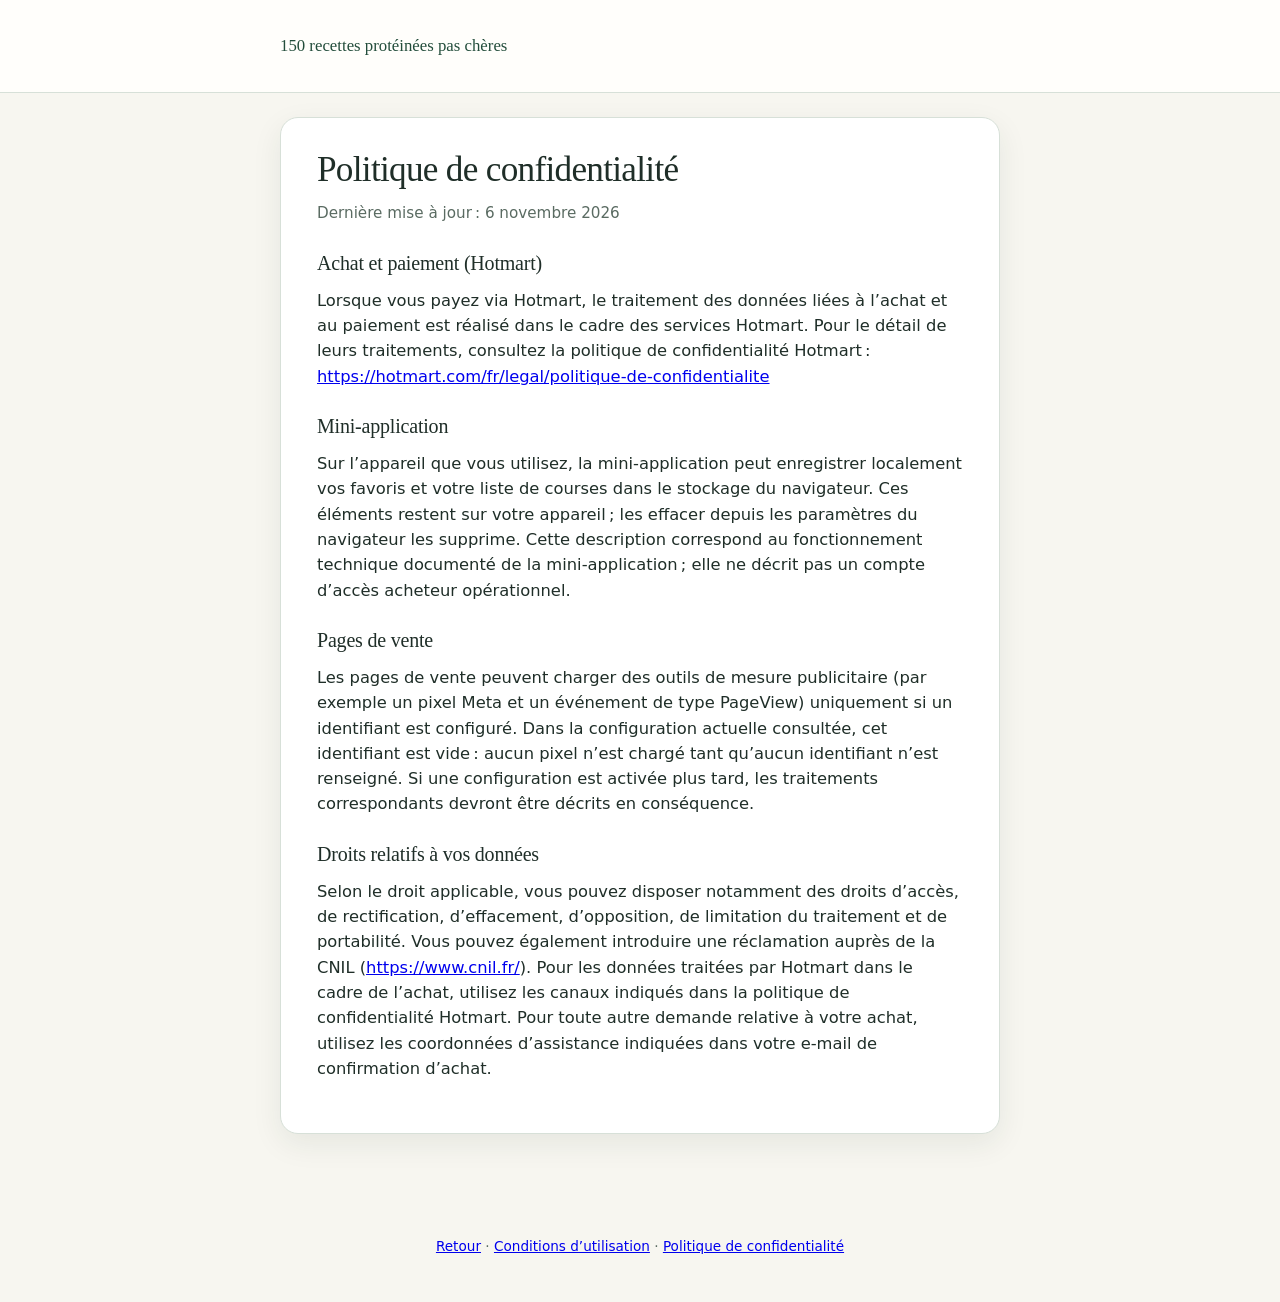
==== confidentialite/index.html @ 73ba2a57 "Publish approved LP v3c and add recettesproteinees.com CNAME Replace the live Pages tree with the re" ====
<!doctype html>
<html lang="fr-FR">
<head>
<meta charset="utf-8">
<meta name="viewport" content="width=device-width, initial-scale=1">
<title>Politique de confidentialité</title>
<meta name="robots" content="noindex,nofollow">
<link rel="stylesheet" href="../estilo-legal.css">
</head>
<body>
<header class="top"><div class="wrap">
<p class="brand">150 recettes protéinées pas chères</p>
</div></header>
<main><div class="wrap"><article class="legal">
<h1>Politique de confidentialité</h1>
<p class="updated">Dernière mise à jour : 6 novembre 2026</p>
<h2>Achat et paiement (Hotmart)</h2>
<p>Lorsque vous payez via Hotmart, le traitement des données liées à l’achat et au paiement est réalisé dans le cadre des services Hotmart. Pour le détail de leurs traitements, consultez la politique de confidentialité Hotmart : <a href="https://hotmart.com/fr/legal/politique-de-confidentialite" rel="noopener noreferrer" target="_blank">https://hotmart.com/fr/legal/politique-de-confidentialite</a></p>
<h2>Mini-application</h2>
<p>Sur l’appareil que vous utilisez, la mini-application peut enregistrer localement vos favoris et votre liste de courses dans le stockage du navigateur. Ces éléments restent sur votre appareil ; les effacer depuis les paramètres du navigateur les supprime. Cette description correspond au fonctionnement technique documenté de la mini-application ; elle ne décrit pas un compte d’accès acheteur opérationnel.</p>
<h2>Pages de vente</h2>
<p>Les pages de vente peuvent charger des outils de mesure publicitaire (par exemple un pixel Meta et un événement de type PageView) uniquement si un identifiant est configuré. Dans la configuration actuelle consultée, cet identifiant est vide : aucun pixel n’est chargé tant qu’aucun identifiant n’est renseigné. Si une configuration est activée plus tard, les traitements correspondants devront être décrits en conséquence.</p>
<h2>Droits relatifs à vos données</h2>
<p>Selon le droit applicable, vous pouvez disposer notamment des droits d’accès, de rectification, d’effacement, d’opposition, de limitation du traitement et de portabilité. Vous pouvez également introduire une réclamation auprès de la CNIL (<a href="https://www.cnil.fr/" rel="noopener noreferrer" target="_blank">https://www.cnil.fr/</a>). Pour les données traitées par Hotmart dans le cadre de l’achat, utilisez les canaux indiqués dans la politique de confidentialité Hotmart. Pour toute autre demande relative à votre achat, utilisez les coordonnées d’assistance indiquées dans votre e-mail de confirmation d’achat.</p>
</article></div></main>
<footer class="legal-foot"><div class="wrap">
<p><a href="../">Retour</a> · <a href="../cgv/">Conditions d’utilisation</a> · <a href="../confidentialite/">Politique de confidentialité</a></p>
</div></footer>
</body></html>
---- estilo-legal.css ----
:root{
  --bg:#f7f6f0;--ink:#1f2e28;--muted:#5a6b62;--brand:#234d3b;--card:#fff;--line:#d7e0d8;
  --radius:18px;--shadow:0 10px 30px rgba(31,46,40,.08);
  font-family:system-ui,-apple-system,"Segoe UI",Roboto,sans-serif;
  color:var(--ink);background:var(--bg);line-height:1.55;
}
*{box-sizing:border-box}html{scroll-behavior:smooth}body{margin:0}
.wrap{width:min(720px,100% - 2rem);margin-inline:auto}
header.top{
  border-bottom:1px solid var(--line);background:#fffefb;
  padding:1rem 0;margin-bottom:1.5rem;
}
header.top .brand{
  font-family:Georgia,"Times New Roman",serif;font-size:1.05rem;font-weight:500;
  color:var(--brand);text-decoration:none;
}
header.top .brand span{display:block;font-family:system-ui,sans-serif;font-size:.7rem;
  letter-spacing:.12em;text-transform:uppercase;color:var(--muted);margin-top:.15rem;font-weight:700}
main{padding:0 0 3rem}
article.legal{
  background:var(--card);border:1px solid var(--line);border-radius:var(--radius);
  box-shadow:var(--shadow);padding:1.4rem 1.25rem 1.75rem;
}
article.legal h1{
  font-family:Georgia,"Times New Roman",serif;font-weight:500;
  font-size:clamp(1.7rem,5vw,2.2rem);line-height:1.15;letter-spacing:-.02em;
  margin:0 0 .75rem;
}
article.legal .updated{color:var(--muted);font-size:.95rem;margin:0 0 1.25rem}
article.legal h2{
  font-family:Georgia,"Times New Roman",serif;font-weight:500;
  font-size:1.25rem;margin:1.4rem 0 .55rem;letter-spacing:-.01em;
}
article.legal p{margin:0 0 .85rem;font-size:1.02rem;color:var(--ink)}
footer.legal-foot{
  margin-top:1.5rem;padding:1rem 0 2rem;color:var(--muted);font-size:.85rem;text-align:center;
}
@media(min-width:720px){
  article.legal{padding:2rem 2.25rem 2.4rem}
}

.legal a, main a, a{overflow-wrap:anywhere;word-break:break-word}
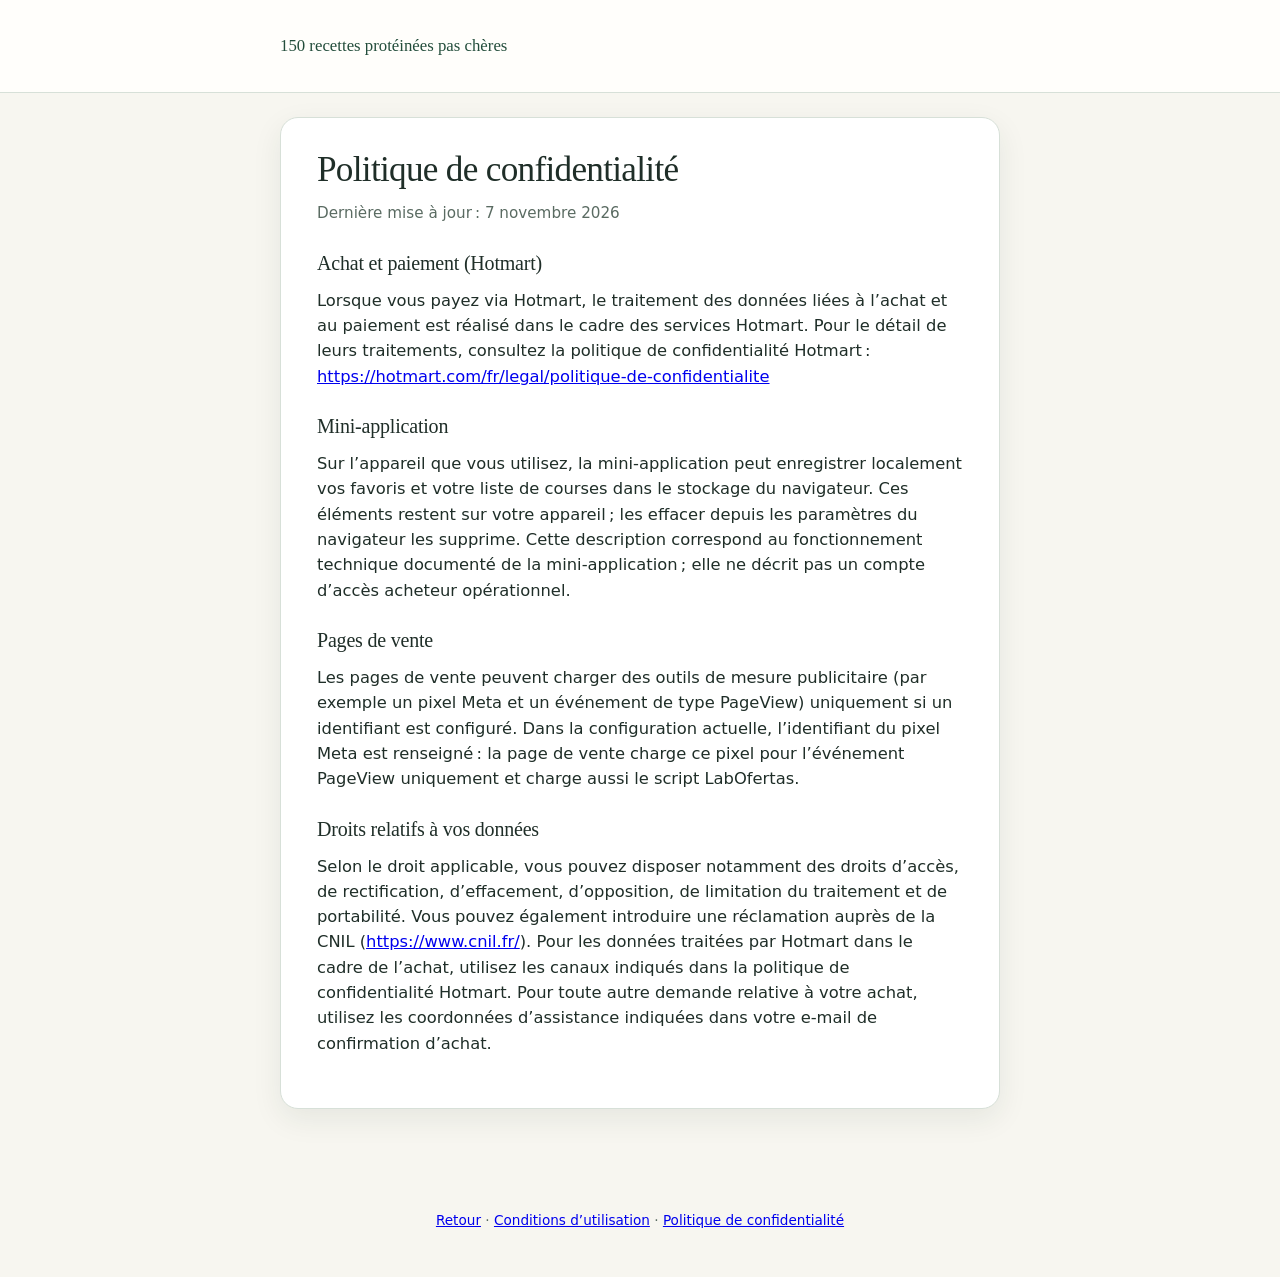
==== commit f966e256: "Record the configured PageView and LabOfertas script on the privacy page. The sales-page paragraph s" ====
--- a/confidentialite/index.html
+++ b/confidentialite/index.html
@@ -13,13 +13,13 @@
 </div></header>
 <main><div class="wrap"><article class="legal">
 <h1>Politique de confidentialité</h1>
-<p class="updated">Dernière mise à jour : 6 novembre 2026</p>
+<p class="updated">Dernière mise à jour : 7 novembre 2026</p>
 <h2>Achat et paiement (Hotmart)</h2>
 <p>Lorsque vous payez via Hotmart, le traitement des données liées à l’achat et au paiement est réalisé dans le cadre des services Hotmart. Pour le détail de leurs traitements, consultez la politique de confidentialité Hotmart : <a href="https://hotmart.com/fr/legal/politique-de-confidentialite" rel="noopener noreferrer" target="_blank">https://hotmart.com/fr/legal/politique-de-confidentialite</a></p>
 <h2>Mini-application</h2>
 <p>Sur l’appareil que vous utilisez, la mini-application peut enregistrer localement vos favoris et votre liste de courses dans le stockage du navigateur. Ces éléments restent sur votre appareil ; les effacer depuis les paramètres du navigateur les supprime. Cette description correspond au fonctionnement technique documenté de la mini-application ; elle ne décrit pas un compte d’accès acheteur opérationnel.</p>
 <h2>Pages de vente</h2>
-<p>Les pages de vente peuvent charger des outils de mesure publicitaire (par exemple un pixel Meta et un événement de type PageView) uniquement si un identifiant est configuré. Dans la configuration actuelle consultée, cet identifiant est vide : aucun pixel n’est chargé tant qu’aucun identifiant n’est renseigné. Si une configuration est activée plus tard, les traitements correspondants devront être décrits en conséquence.</p>
+<p>Les pages de vente peuvent charger des outils de mesure publicitaire (par exemple un pixel Meta et un événement de type PageView) uniquement si un identifiant est configuré. Dans la configuration actuelle, l’identifiant du pixel Meta est renseigné : la page de vente charge ce pixel pour l’événement PageView uniquement et charge aussi le script LabOfertas.</p>
 <h2>Droits relatifs à vos données</h2>
 <p>Selon le droit applicable, vous pouvez disposer notamment des droits d’accès, de rectification, d’effacement, d’opposition, de limitation du traitement et de portabilité. Vous pouvez également introduire une réclamation auprès de la CNIL (<a href="https://www.cnil.fr/" rel="noopener noreferrer" target="_blank">https://www.cnil.fr/</a>). Pour les données traitées par Hotmart dans le cadre de l’achat, utilisez les canaux indiqués dans la politique de confidentialité Hotmart. Pour toute autre demande relative à votre achat, utilisez les coordonnées d’assistance indiquées dans votre e-mail de confirmation d’achat.</p>
 </article></div></main>
